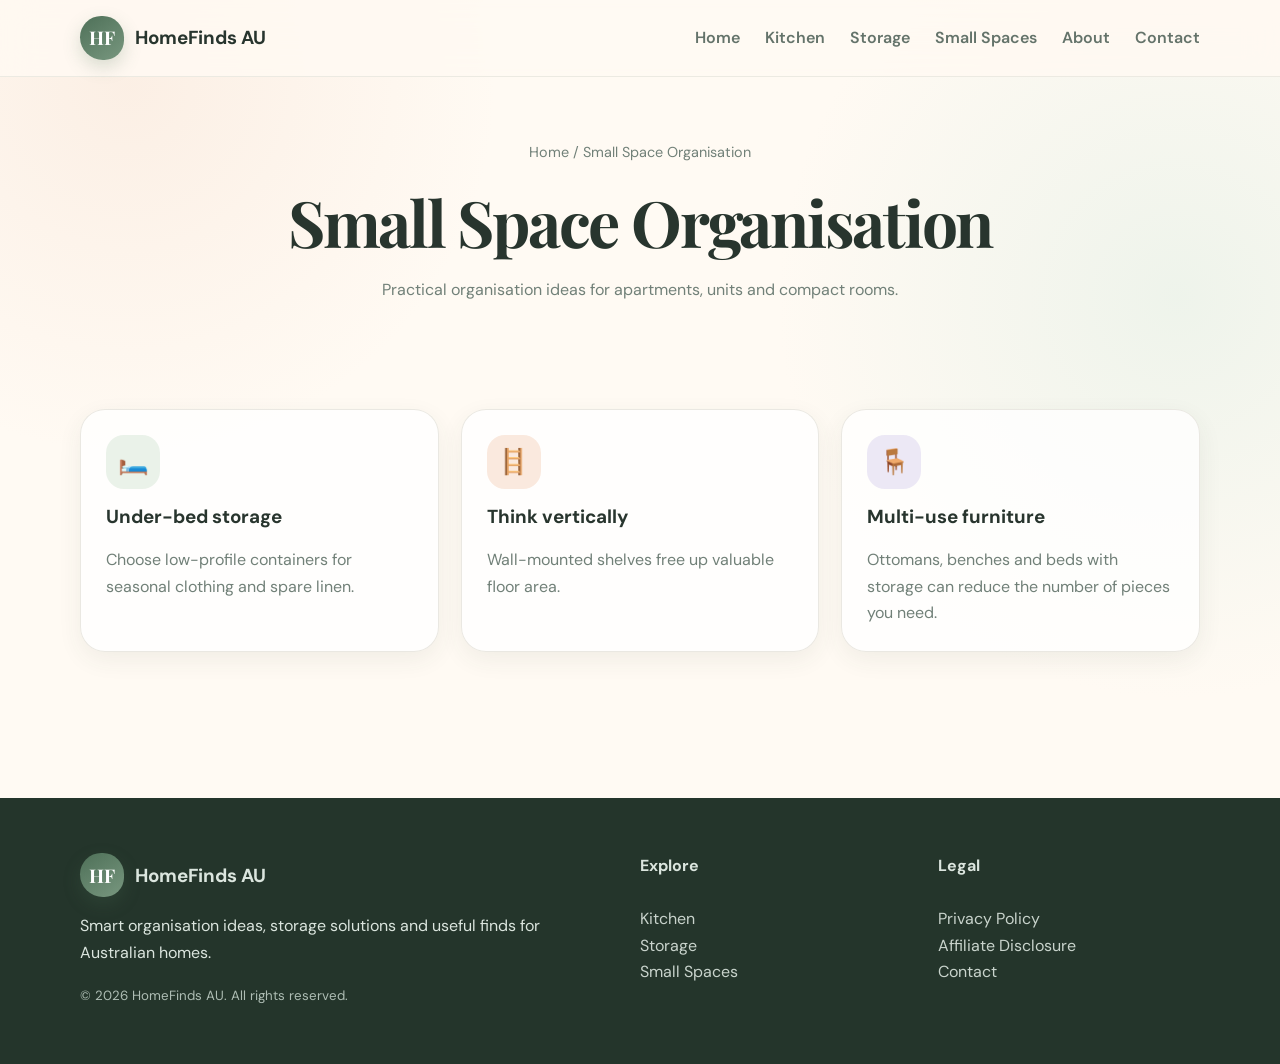
==== small-spaces.html @ ff97807f "Add files via upload" ====
<!doctype html><html lang="en-AU"><head><meta charset="utf-8"><meta name="viewport" content="width=device-width,initial-scale=1">
<title>Small Space Organisation | HomeFinds AU</title><link rel="stylesheet" href="styles.css"></head><body>
<header class="site-header">
  <div class="container nav">
    <a class="brand" href="index.html">
      <span class="logo-mark">HF</span>
      <span>HomeFinds AU</span>
    </a>
    <button class="menu-btn" aria-label="Open menu">☰</button>
    <nav class="nav-links">
      <a href="index.html">Home</a>
      <a href="kitchen.html">Kitchen</a>
      <a href="storage.html">Storage</a>
      <a href="small-spaces.html">Small Spaces</a>
      <a href="about.html">About</a>
      <a href="contact.html">Contact</a>
    </nav>
  </div>
</header>

<main><section class="page-hero"><div class="container"><div class="breadcrumbs"><a href="index.html">Home</a> / Small Space Organisation</div><h1>Small Space Organisation</h1><p>Practical organisation ideas for apartments, units and compact rooms.</p></div></section>
<section class="section"><div class="container"><div class="grid">
<div class="card"><div class="icon">🛏️</div><h3>Under-bed storage</h3><p>Choose low-profile containers for seasonal clothing and spare linen.</p></div>
<div class="card"><div class="icon">🪜</div><h3>Think vertically</h3><p>Wall-mounted shelves free up valuable floor area.</p></div>
<div class="card"><div class="icon">🪑</div><h3>Multi-use furniture</h3><p>Ottomans, benches and beds with storage can reduce the number of pieces you need.</p></div>
</div></div></section></main>
<footer class="footer">
  <div class="container footer-grid">
    <div>
      <div class="brand"><span class="logo-mark">HF</span><span>HomeFinds AU</span></div>
      <p>Smart organisation ideas, storage solutions and useful finds for Australian homes.</p>
      <small>© <span data-year></span> HomeFinds AU. All rights reserved.</small>
    </div>
    <div>
      <strong>Explore</strong><br><br>
      <a href="kitchen.html">Kitchen</a><br>
      <a href="storage.html">Storage</a><br>
      <a href="small-spaces.html">Small Spaces</a>
    </div>
    <div>
      <strong>Legal</strong><br><br>
      <a href="privacy.html">Privacy Policy</a><br>
      <a href="affiliate-disclosure.html">Affiliate Disclosure</a><br>
      <a href="contact.html">Contact</a>
    </div>
  </div>
</footer>
<script src="script.js"></script>
</body></html>
---- styles.css ----
@import url('https://fonts.googleapis.com/css2?family=DM+Sans:wght@400;500;600;700&family=Playfair+Display:wght@600;700&display=swap');

:root{
  --cream:#fffaf3;
  --paper:#ffffff;
  --ink:#28352e;
  --muted:#718078;
  --sage:#78977f;
  --sage-dark:#4e7058;
  --sage-pale:#eaf2e9;
  --peach:#f4d8c6;
  --sand:#f3eadf;
  --lav:#ece8f5;
  --line:#e8e6df;
  --shadow:0 18px 50px rgba(55,74,62,.10);
  --shadow-soft:0 8px 24px rgba(55,74,62,.07);
}
*{box-sizing:border-box}
html{scroll-behavior:smooth}
body{
  margin:0;
  font-family:"DM Sans",system-ui,sans-serif;
  color:var(--ink);
  line-height:1.65;
  background:
    radial-gradient(circle at 10% 8%,rgba(244,216,198,.32),transparent 23rem),
    radial-gradient(circle at 92% 28%,rgba(234,242,233,.8),transparent 25rem),
    var(--cream);
}
a{color:inherit;text-decoration:none}
img{max-width:100%;display:block}
.container{width:min(1120px,92%);margin:auto}

/* Header */
.site-header{
  position:sticky;top:0;z-index:30;
  background:rgba(255,250,243,.86);
  backdrop-filter:blur(16px);
  border-bottom:1px solid rgba(232,230,223,.8);
}
.nav{min-height:76px;display:flex;align-items:center;justify-content:space-between;gap:20px}
.brand{display:flex;align-items:center;gap:11px;font-weight:700;font-size:1.18rem}
.logo-mark{
  width:44px;height:44px;border-radius:50% 50% 46% 54%;
  background:linear-gradient(145deg,var(--sage-dark),var(--sage));
  color:white;display:grid;place-items:center;font-family:"Playfair Display",serif;
  font-weight:700;box-shadow:0 7px 18px rgba(78,112,88,.22);
}
.nav-links{display:flex;gap:25px;align-items:center}
.nav-links a{font-weight:600;color:#64736a;position:relative}
.nav-links a:after{
  content:"";position:absolute;left:0;bottom:-7px;width:0;height:2px;
  background:var(--sage-dark);transition:.2s
}
.nav-links a:hover{color:var(--sage-dark)}
.nav-links a:hover:after{width:100%}
.menu-btn{display:none;border:0;background:var(--paper);padding:10px 12px;border-radius:12px;box-shadow:var(--shadow-soft)}

/* Hero */
.hero{padding:86px 0 70px;position:relative;overflow:hidden}
.hero:before{
  content:"";position:absolute;width:260px;height:260px;border-radius:50%;
  background:rgba(244,216,198,.5);right:-80px;top:20px;filter:blur(2px)
}
.hero-grid{display:grid;grid-template-columns:1.12fr .88fr;gap:58px;align-items:center;position:relative}
.kicker{
  display:inline-flex;align-items:center;gap:8px;background:rgba(255,255,255,.72);
  color:var(--sage-dark);padding:9px 14px;border:1px solid #e5ece5;
  border-radius:999px;font-weight:700;font-size:.9rem;box-shadow:var(--shadow-soft)
}
h1,h2,h3{line-height:1.16;margin-top:0}
h1,h2{font-family:"Playfair Display",Georgia,serif}
h1{font-size:clamp(2.7rem,5vw,5rem);letter-spacing:-.035em;margin:20px 0 18px}
h2{font-size:clamp(2rem,3.3vw,3.15rem);letter-spacing:-.025em}
h3{font-size:1.18rem}
.hero p{font-size:1.12rem;color:var(--muted);max-width:640px}
.cta-row{display:flex;gap:12px;flex-wrap:wrap;margin-top:28px}
.btn{
  display:inline-flex;justify-content:center;align-items:center;
  padding:13px 20px;border-radius:999px;font-weight:700;border:1px solid transparent;
  transition:transform .2s,box-shadow .2s,background .2s
}
.btn:hover{transform:translateY(-2px)}
.btn-primary{background:var(--sage-dark);color:white;box-shadow:0 10px 22px rgba(78,112,88,.2)}
.btn-primary:hover{background:#3f6249}
.btn-secondary{background:rgba(255,255,255,.82);border-color:var(--line);box-shadow:var(--shadow-soft)}
.hero-card{
  background:rgba(255,255,255,.74);border:1px solid rgba(255,255,255,.9);
  border-radius:34px;padding:18px;box-shadow:var(--shadow);transform:rotate(1deg)
}
.hero-card .room{
  min-height:360px;border-radius:27px;
  background:linear-gradient(145deg,#e6d4c1,#f8f1e8 55%,#e7efe7);
  position:relative;overflow:hidden;
}
.hero-card .room:before{
  content:"";position:absolute;left:8%;bottom:0;width:84%;height:28%;
  background:rgba(255,255,255,.25);border-radius:50% 50% 0 0
}
.shelf{position:absolute;left:12%;right:12%;height:12px;background:#96735a;border-radius:10px;box-shadow:0 5px 0 rgba(105,76,56,.14)}
.shelf.one{top:28%}.shelf.two{top:52%}.shelf.three{top:76%}
.box{position:absolute;width:18%;height:15%;background:rgba(255,255,255,.82);border:1px solid #d9cdbf;border-radius:13px;box-shadow:0 5px 12px rgba(84,65,49,.06)}
.box.b1{left:16%;top:12%}.box.b2{left:39%;top:10%;width:22%;background:#edf2e8}.box.b3{right:16%;top:14%;background:#f2ddcf}
.box.b4{left:18%;top:38%;width:28%;background:#f7f1e8}.box.b5{right:18%;top:38%;background:#e8eee5}
.box.b6{left:23%;top:62%;background:#f0dfd3}.box.b7{right:25%;top:61%;width:25%}

/* Sections */
.section{padding:76px 0}
.section:nth-of-type(even){position:relative}
.section-head{display:flex;justify-content:space-between;gap:30px;align-items:end;margin-bottom:30px}
.section-head p{color:var(--muted);max-width:620px}
.grid{display:grid;grid-template-columns:repeat(3,1fr);gap:22px}
.card{
  background:rgba(255,255,255,.78);border:1px solid rgba(232,230,223,.9);
  border-radius:25px;padding:25px;box-shadow:var(--shadow-soft);
  transition:transform .22s,box-shadow .22s
}
.card:hover{transform:translateY(-6px);box-shadow:var(--shadow)}
.card .icon{
  width:54px;height:54px;border-radius:18px;background:var(--sage-pale);
  display:grid;place-items:center;font-size:1.55rem;margin-bottom:17px
}
.card:nth-child(2) .icon{background:#fae9de}
.card:nth-child(3) .icon{background:var(--lav)}
.card p{color:var(--muted);margin-bottom:0}
.article-grid{display:grid;grid-template-columns:repeat(3,1fr);gap:22px}
.article-card{overflow:hidden;padding:0}
.article-thumb{
  height:195px;background:linear-gradient(135deg,#dbe8dc,#f3dfcf);
  display:flex;align-items:center;justify-content:center;font-size:3.6rem;
  position:relative
}
.article-thumb:after{
  content:"";position:absolute;width:90px;height:90px;border-radius:50%;
  background:rgba(255,255,255,.28)
}
.article-body{padding:22px}
.tag{font-size:.77rem;font-weight:800;color:var(--sage-dark);text-transform:uppercase;letter-spacing:.1em}
.note{background:#fff2e8;border:1px solid #f2ddcf;padding:17px 19px;border-radius:16px;color:#655448}
.newsletter{
  background:linear-gradient(135deg,#344b3c,#56725f);color:white;border-radius:32px;
  padding:40px;display:grid;grid-template-columns:1fr auto;gap:24px;align-items:center;
  box-shadow:var(--shadow)
}
.newsletter p{color:#dce6df;margin-bottom:0}

/* Inner pages */
.page-hero{padding:64px 0 30px;text-align:center}
.page-hero p{color:var(--muted);max-width:700px;margin:0 auto}
.content{
  background:rgba(255,255,255,.84);border:1px solid var(--line);border-radius:28px;
  padding:clamp(24px,5vw,48px);max-width:880px;margin:20px auto 75px;box-shadow:var(--shadow-soft)
}
.content h2{font-size:1.7rem;margin-top:38px}
.content p,.content li{color:#536159}
.product{border:1px solid #dce6dd;background:#f7fbf7;border-radius:20px;padding:22px;margin:24px 0}
.disclosure{font-size:.92rem;background:#f4f0e9;border-radius:15px;padding:15px 17px;margin:20px 0}
.breadcrumbs{font-size:.9rem;color:var(--muted);margin-bottom:12px}

/* Footer */
.footer{margin-top:70px;padding:55px 0;background:#24352b;color:#dbe5de}
.footer-grid{display:grid;grid-template-columns:2fr 1fr 1fr;gap:36px}
.footer a{color:#dbe5de;opacity:.9}
.footer a:hover{opacity:1}
.footer small{color:#aebdb4}

@media(max-width:860px){
  .hero-grid,.newsletter,.footer-grid{grid-template-columns:1fr}
  .grid,.article-grid{grid-template-columns:1fr 1fr}
  .hero-card{max-width:620px}
  .nav-links{display:none;position:absolute;top:76px;left:4%;right:4%;background:var(--paper);padding:18px;border:1px solid var(--line);border-radius:18px;flex-direction:column;align-items:flex-start;box-shadow:var(--shadow)}
  .nav-links.show{display:flex}.menu-btn{display:block}
}
@media(max-width:560px){
  .grid,.article-grid{grid-template-columns:1fr}
  .hero{padding-top:52px}.section{padding:56px 0}
  .section-head{display:block}.hero-card .room{min-height:290px}
  h1{font-size:2.65rem}.newsletter{padding:28px}
}
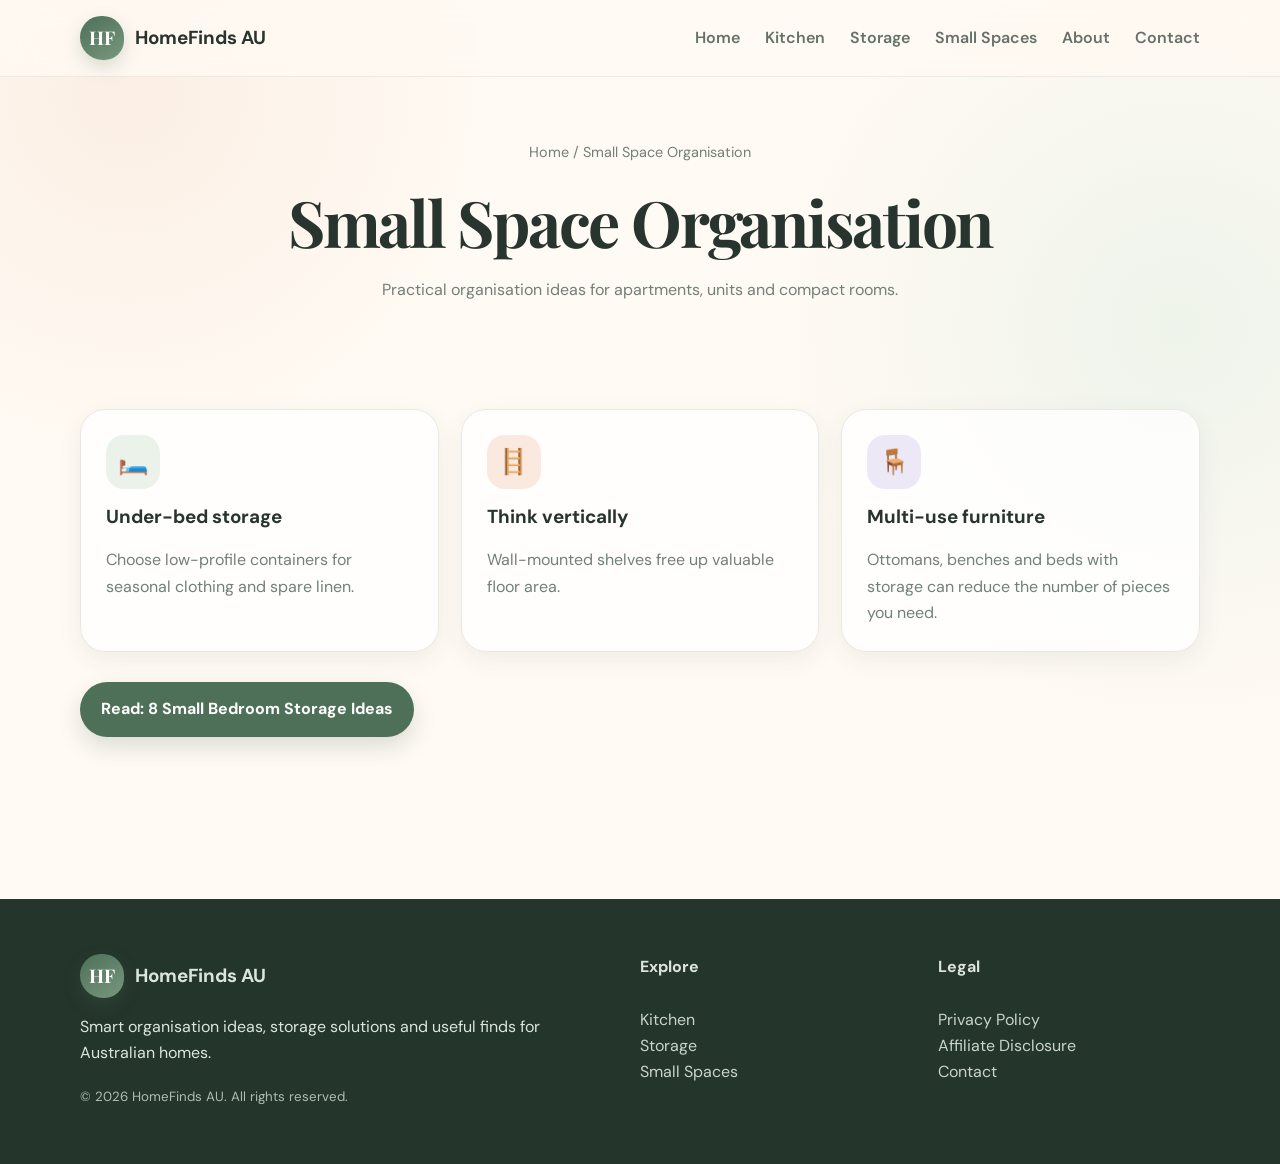
==== commit 731e4449: "Add files via upload" ====
--- a/small-spaces.html
+++ b/small-spaces.html
@@ -23,7 +23,7 @@
 <div class="card"><div class="icon">🛏️</div><h3>Under-bed storage</h3><p>Choose low-profile containers for seasonal clothing and spare linen.</p></div>
 <div class="card"><div class="icon">🪜</div><h3>Think vertically</h3><p>Wall-mounted shelves free up valuable floor area.</p></div>
 <div class="card"><div class="icon">🪑</div><h3>Multi-use furniture</h3><p>Ottomans, benches and beds with storage can reduce the number of pieces you need.</p></div>
-</div></div></section></main>
+</div><p style="margin-top:30px"><a class="btn btn-primary" href="article-small-bedroom-storage.html">Read: 8 Small Bedroom Storage Ideas</a></p></div></section></main>
 <footer class="footer">
   <div class="container footer-grid">
     <div>
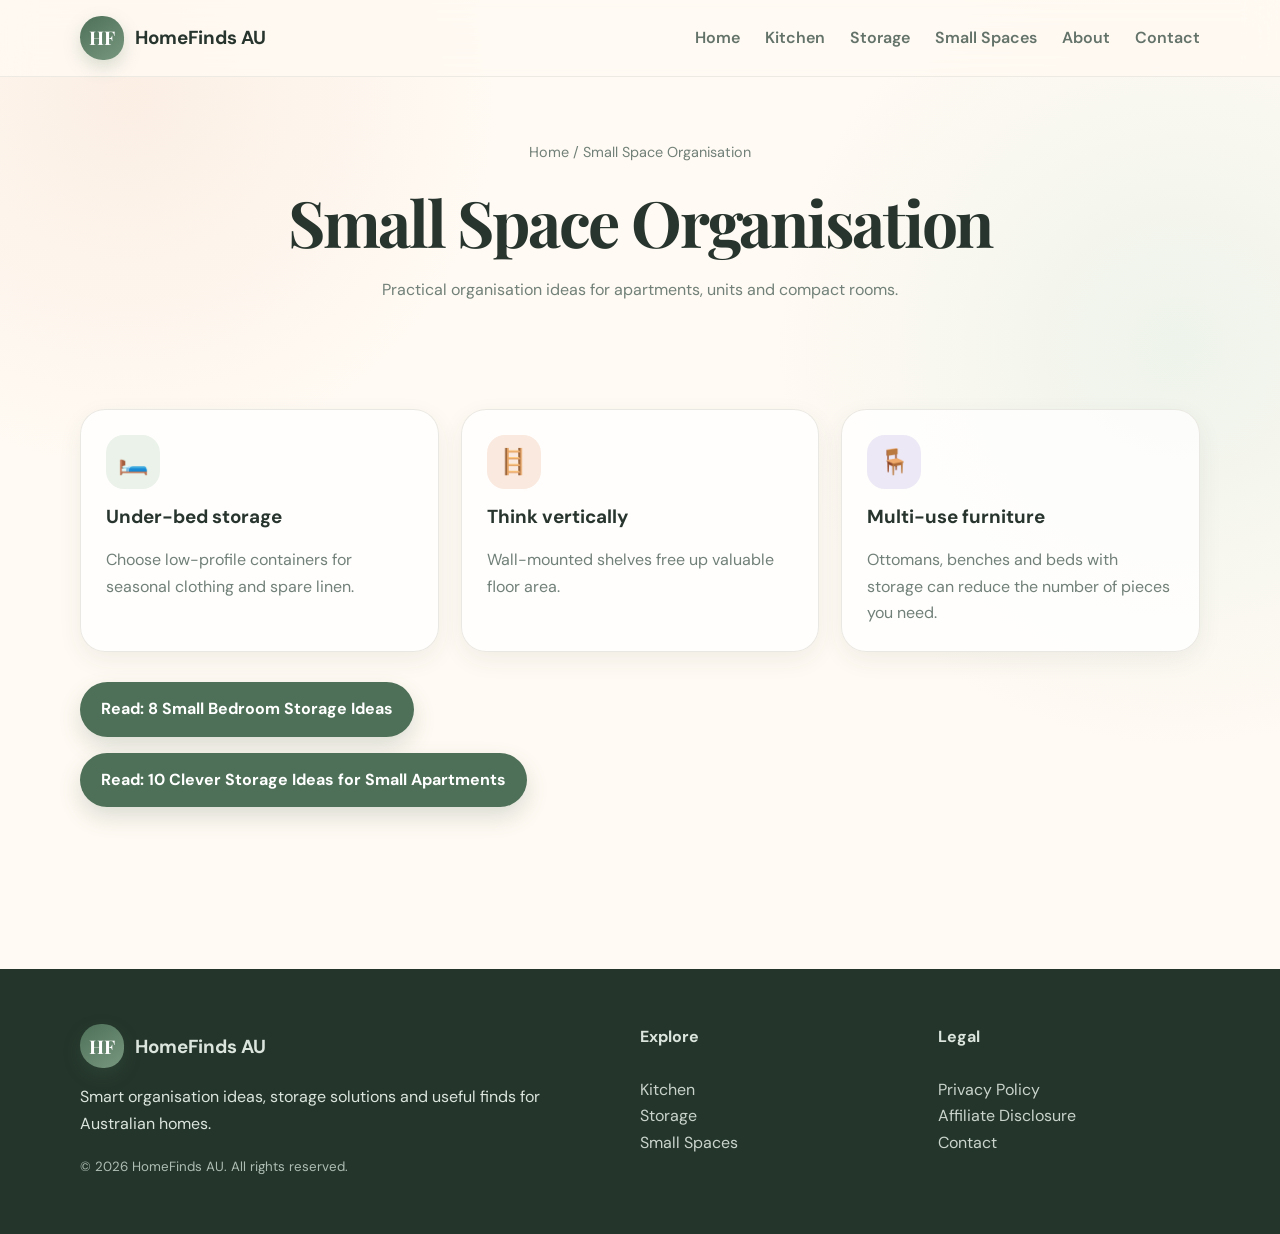
==== commit 000ecce7: "Add files via upload" ====
--- a/small-spaces.html
+++ b/small-spaces.html
@@ -23,7 +23,7 @@
 <div class="card"><div class="icon">🛏️</div><h3>Under-bed storage</h3><p>Choose low-profile containers for seasonal clothing and spare linen.</p></div>
 <div class="card"><div class="icon">🪜</div><h3>Think vertically</h3><p>Wall-mounted shelves free up valuable floor area.</p></div>
 <div class="card"><div class="icon">🪑</div><h3>Multi-use furniture</h3><p>Ottomans, benches and beds with storage can reduce the number of pieces you need.</p></div>
-</div><p style="margin-top:30px"><a class="btn btn-primary" href="article-small-bedroom-storage.html">Read: 8 Small Bedroom Storage Ideas</a></p></div></section></main>
+</div><p style="margin-top:30px"><a class="btn btn-primary" href="article-small-bedroom-storage.html">Read: 8 Small Bedroom Storage Ideas</a></p><p style="margin-top:16px"><a class="btn btn-primary" href="article-small-apartment-storage.html">Read: 10 Clever Storage Ideas for Small Apartments</a></p></div></section></main>
 <footer class="footer">
   <div class="container footer-grid">
     <div>
